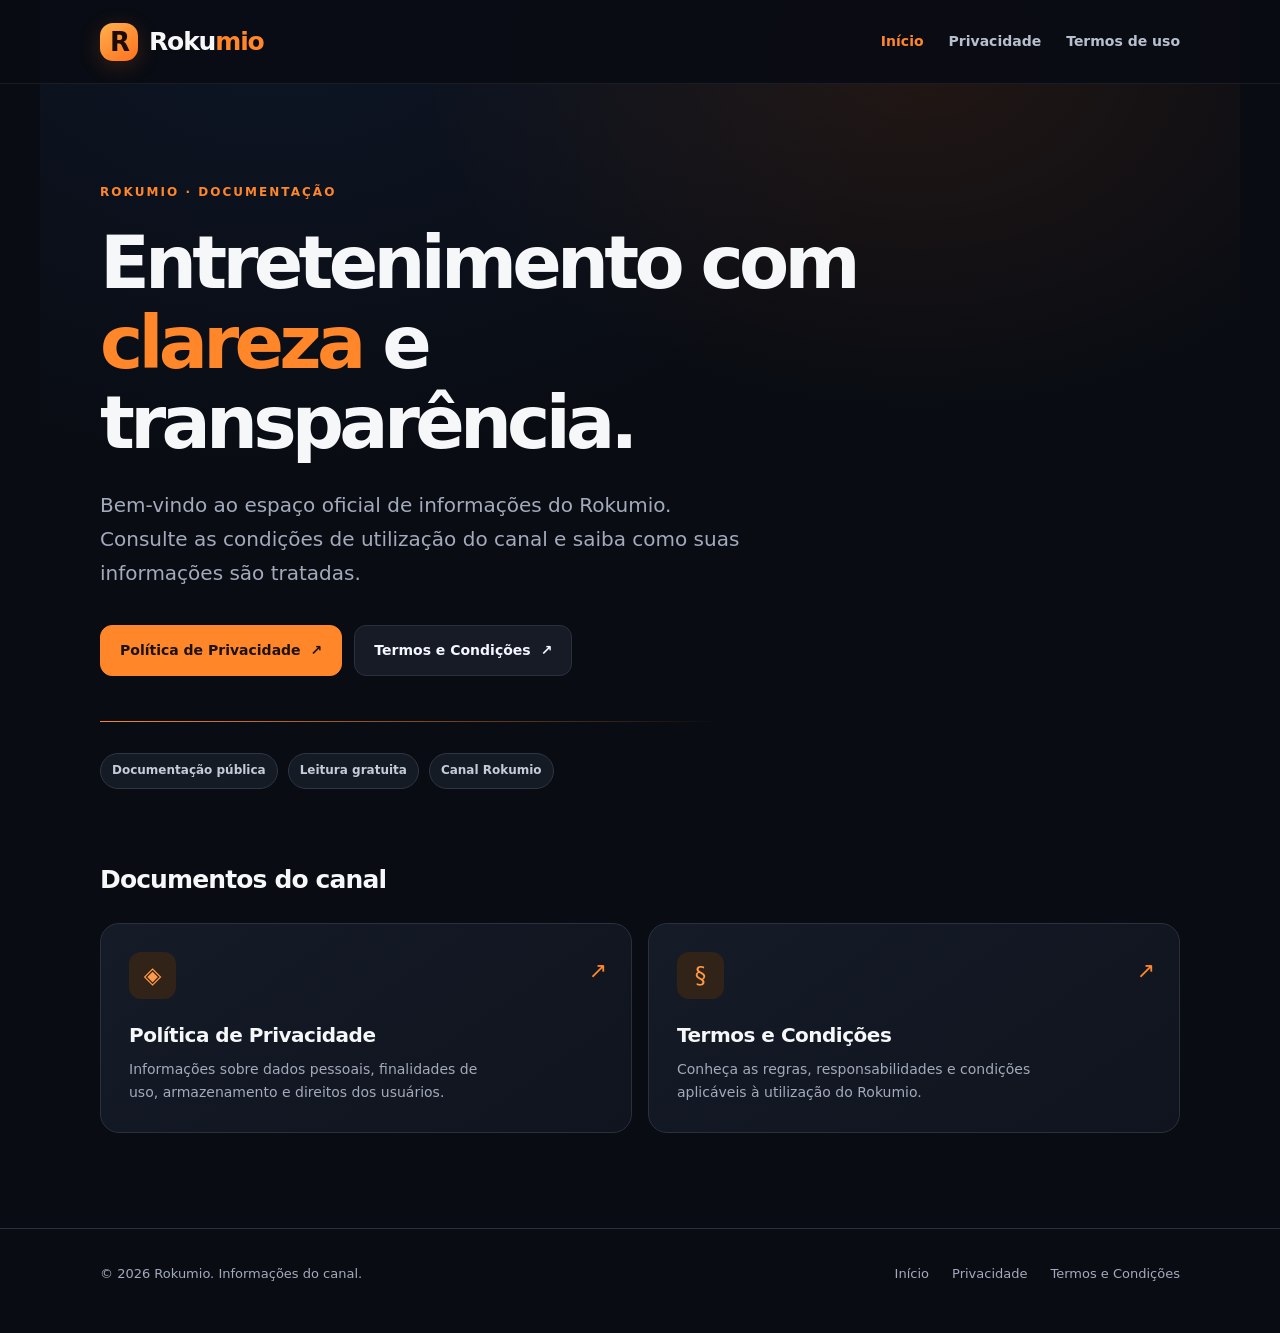
==== index.html @ 44e7b5d3 "Add Rokumio documentation website and legal page templates" ====
<!DOCTYPE html>
<html lang="pt-BR">
<head>
  <meta charset="UTF-8"><meta name="viewport" content="width=device-width, initial-scale=1">
  <meta name="theme-color" content="#090c13"><meta name="description" content="Rokumio: informações oficiais, política de privacidade e termos e condições do canal.">
  <title>Rokumio | Documentação oficial</title>
  <link rel="icon" type="image/svg+xml" href="/assets/favicon.svg"><link rel="stylesheet" href="/assets/style.css">
</head>
<body>
<header class="header"><div class="shell header-inner">
  <a href="/" class="logo" aria-label="Rokumio, página inicial"><span class="symbol" aria-hidden="true">R</span><span>Roku<em>mio</em></span></a>
  <nav aria-label="Navegação principal"><a href="/" aria-current="page">Início</a><a href="/privacidade/">Privacidade</a><a href="/termos/">Termos de uso</a></nav>
</div></header>
<main class="shell">
  <div class="hero"><p class="eyebrow">Rokumio · Documentação</p><h1>Entretenimento com <span class="small-accent">clareza</span> e transparência.</h1>
  <p class="lede">Bem-vindo ao espaço oficial de informações do Rokumio. Consulte as condições de utilização do canal e saiba como suas informações são tratadas.</p>
  <div class="hero-actions"><a class="btn primary" href="/privacidade/">Política de Privacidade <span aria-hidden="true">↗</span></a><a class="btn secondary" href="/termos/">Termos e Condições <span aria-hidden="true">↗</span></a></div>
  <div class="hero-mark" aria-hidden="true"></div><div class="mini-summary"><span class="chip">Documentação pública</span><span class="chip">Leitura gratuita</span><span class="chip">Canal Rokumio</span></div></div>
  <h2 class="section-heading">Documentos do canal</h2>
  <div class="cards"><a class="card" href="/privacidade/"><span class="card-icon" aria-hidden="true">◈</span><span class="card-arrow" aria-hidden="true">↗</span><strong>Política de Privacidade</strong><p>Informações sobre dados pessoais, finalidades de uso, armazenamento e direitos dos usuários.</p></a>
  <a class="card" href="/termos/"><span class="card-icon" aria-hidden="true">§</span><span class="card-arrow" aria-hidden="true">↗</span><strong>Termos e Condições</strong><p>Conheça as regras, responsabilidades e condições aplicáveis à utilização do Rokumio.</p></a></div>
</main>
<footer class="footer"><div class="shell footer-inner"><span>© 2026 Rokumio. Informações do canal.</span><div class="footer-links"><a href="/">Início</a><a href="/privacidade/">Privacidade</a><a href="/termos/">Termos e Condições</a></div></div></footer>
</body></html>
---- assets/style.css ----
:root{color-scheme:dark;--bg:#090c13;--surface:#10151f;--surface2:#151b27;--line:#29303e;--text:#f6f7f9;--muted:#a2aabb;--orange:#ff8629;--orange-light:#ffb26f;--max:1080px}*{box-sizing:border-box}html{scroll-behavior:smooth}body{margin:0;font-family:Inter,ui-sans-serif,system-ui,-apple-system,"Segoe UI",Roboto,"Helvetica Neue",Arial,sans-serif;color:var(--text);background:var(--bg);line-height:1.65;-webkit-font-smoothing:antialiased}body:before{content:"";position:absolute;z-index:-1;left:50%;top:0;transform:translateX(-50%);width:min(1200px,100%);height:690px;pointer-events:none;background:radial-gradient(ellipse at 73% 8%,rgba(255,122,32,.10),transparent 40%),radial-gradient(ellipse at 20% 0%,rgba(37,70,126,.17),transparent 48%)}a{color:inherit;text-decoration:none}a:hover{color:var(--orange-light)}.shell{width:min(calc(100% - 44px),var(--max));margin-inline:auto}.header{border-bottom:1px solid rgba(255,255,255,.07);background:rgba(9,12,19,.91)}.header-inner{display:flex;align-items:center;justify-content:space-between;gap:25px;min-height:83px}.logo{display:inline-flex;align-items:center;gap:11px;font-size:25px;font-weight:820;letter-spacing:-1.15px;white-space:nowrap}.logo span:last-child>em{font-style:normal;color:var(--orange)}.symbol{display:grid;place-items:center;background:linear-gradient(145deg,#ffb04e,#ff711d);border-radius:13px;color:#1b0d04;width:38px;height:38px;font-size:26px;font-weight:900;letter-spacing:-2px;line-height:1;box-shadow:0 5px 22px rgba(255,118,24,.19)}nav{display:flex;gap:25px;align-items:center;font-size:14px;font-weight:600;color:#b8c0d0}nav a[aria-current="page"]{color:var(--orange)}nav a:focus-visible,.btn:focus-visible,a:focus-visible{outline:2px solid var(--orange);outline-offset:5px;border-radius:4px}.hero{padding:99px 0 70px;max-width:790px}.eyebrow{text-transform:uppercase;color:var(--orange);font-weight:800;letter-spacing:.17em;font-size:12px;margin:0 0 20px}.hero h1{font-size:clamp(43px,6.7vw,73px);line-height:1.1;font-weight:850;letter-spacing:-.065em;margin:0 0 24px}.hero p.lede{font-size:clamp(17px,2.1vw,20px);line-height:1.72;max-width:650px;color:var(--muted);margin:0}.hero-actions{display:flex;align-items:center;flex-wrap:wrap;gap:12px;margin-top:34px}.btn{border:1px solid var(--line);display:inline-flex;align-items:center;justify-content:center;gap:10px;padding:13px 19px;border-radius:12px;font-weight:720;font-size:14px;min-height:48px;transition:.15s ease}.btn.primary{background:var(--orange);border-color:var(--orange);color:#1d130c}.btn.primary:hover{background:#ffa355}.btn.secondary{background:#161b26;color:#f5f7ff}.btn.secondary:hover{background:#212838}.section-line{border:0;border-top:1px solid var(--line);margin:0}.section-heading{margin:0 0 23px;font-size:25px;letter-spacing:-.035em}.cards{display:grid;grid-template-columns:repeat(2,minmax(0,1fr));gap:16px;padding-bottom:95px}.card{display:block;position:relative;padding:28px;background:linear-gradient(145deg,#151b27,#0f141e);border:1px solid var(--line);border-radius:19px;min-height:206px;transition:transform .16s,border-color .16s}.card:hover{transform:translateY(-3px);border-color:#89552e;color:var(--text)}.card-icon{display:grid;place-items:center;width:47px;height:47px;border-radius:12px;background:#322319;color:#ff9b47;font-size:23px;margin-bottom:20px}.card strong{display:block;font-size:20px;letter-spacing:-.025em;margin-bottom:6px}.card p{font-size:14px;color:var(--muted);margin:0;max-width:370px}.card-arrow{position:absolute;right:24px;top:29px;font-size:22px;color:var(--orange)}.footer{border-top:1px solid var(--line);padding:34px 0 48px;color:var(--muted);font-size:13px}.footer-inner{display:flex;align-items:center;justify-content:space-between;gap:20px;flex-wrap:wrap}.footer-links{display:flex;gap:23px;flex-wrap:wrap}.small-accent{color:var(--orange)}.doc-hero{padding:73px 0 33px;max-width:780px}.doc-hero h1{font-size:clamp(36px,5.8vw,57px);line-height:1.13;letter-spacing:-.058em;margin:0 0 14px}.doc-hero .lede{font-size:17px;color:var(--muted);margin:0 0 21px}.metadata{display:flex;flex-wrap:wrap;gap:8px 20px;color:#98a0b0;font-size:13px}.doc-layout{display:grid;grid-template-columns:238px minmax(0,1fr);gap:55px;padding:22px 0 105px;align-items:start}.sidebar{position:sticky;top:26px;border:1px solid var(--line);border-radius:16px;background:var(--surface);padding:18px}.sidebar span{display:block;font-size:12px;text-transform:uppercase;font-weight:800;letter-spacing:.12em;color:var(--muted);margin:0 0 9px}.sidebar a{display:block;font-size:13px;line-height:1.35;padding:10px 9px;border-radius:8px;color:#abb3c2}.sidebar a:hover{background:#1c2432;color:var(--orange-light)}article{min-width:0;font-size:15.5px;color:#cad0db}article section{scroll-margin-top:25px;padding:0 0 24px;margin-bottom:30px;border-bottom:1px solid #232936}article section:last-child{border-bottom:none}article h2{color:var(--text);font-size:23px;line-height:1.3;letter-spacing:-.028em;margin:3px 0 14px}article h3{color:#f1f3f7;margin:23px 0 8px;font-size:16px}article p{margin:0 0 16px}article ul{padding-left:22px;margin:0 0 16px}article li{padding-left:2px;margin:0 0 10px}article a{color:var(--orange-light);text-decoration:underline;text-decoration-color:#72543d;text-underline-offset:4px}.notice{padding:16px 18px;background:#231c17;border:1px solid #81502a;border-radius:12px;margin:0 0 30px;color:#f3d6c0;font-size:14px}.notice strong{color:#ffad65}.placeholder{background:#382516;border-radius:5px;color:#ffbd82;padding:1px 5px;overflow-wrap:anywhere;font-weight:750}.tagline{color:var(--muted);font-size:13px}.contact{border:1px solid var(--line);border-radius:13px;background:var(--surface);padding:20px;margin-top:16px}.contact .contact-label{display:block;text-transform:uppercase;color:#a1a9b9;letter-spacing:.1em;font-size:12px;font-weight:700;margin-bottom:7px}.contact .contact-value{font-weight:700;font-size:17px;overflow-wrap:anywhere}.hero-mark{height:1px;width:min(620px,100%);background:linear-gradient(90deg,var(--orange),rgba(255,137,45,0));margin-top:45px}.mini-summary{display:flex;flex-wrap:wrap;gap:10px;margin:31px 0 0}.chip{border:1px solid #303643;background:#151b25;padding:7px 11px;border-radius:100px;color:#c5ccd9;font-size:12px;font-weight:600}@media(max-width:720px){.shell{width:min(calc(100% - 32px),var(--max))}.header-inner{min-height:75px;align-items:flex-start;flex-direction:column;padding:16px 0;gap:13px}nav{gap:17px;font-size:13px;flex-wrap:wrap}.hero{padding:69px 0 51px}.hero h1{letter-spacing:-.055em}.cards{grid-template-columns:1fr;padding-bottom:70px}.card{min-height:180px}.doc-hero{padding:58px 0 25px}.doc-layout{grid-template-columns:1fr;gap:14px;padding-bottom:65px}.sidebar{position:static;display:none}.footer-inner{align-items:flex-start}.footer-links{gap:12px 20px}article section{scroll-margin-top:18px}}
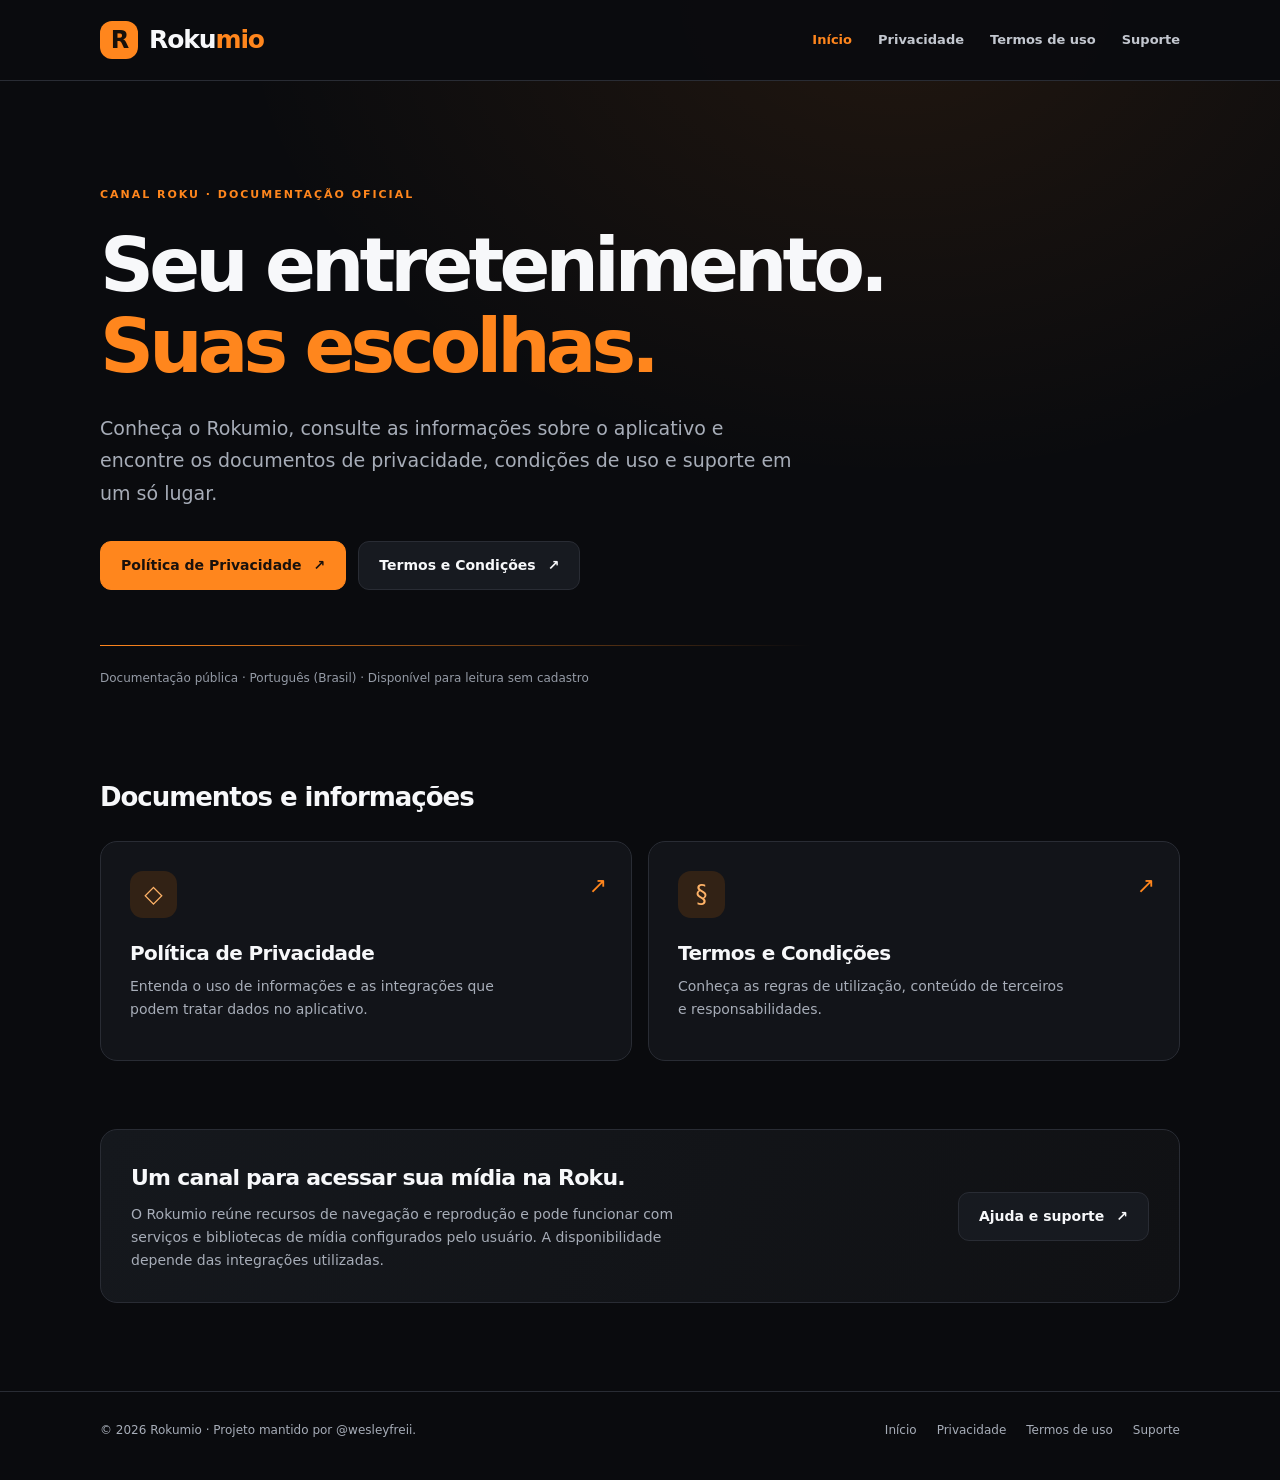
==== commit 7bb11883: "Polish Rokumio site, fix CSS paths and update documentation" ====
--- a/index.html
+++ b/index.html
@@ -1,24 +1,41 @@
-<!DOCTYPE html>
+<!doctype html>
 <html lang="pt-BR">
 <head>
-  <meta charset="UTF-8"><meta name="viewport" content="width=device-width, initial-scale=1">
-  <meta name="theme-color" content="#090c13"><meta name="description" content="Rokumio: informações oficiais, política de privacidade e termos e condições do canal.">
-  <title>Rokumio | Documentação oficial</title>
-  <link rel="icon" type="image/svg+xml" href="/assets/favicon.svg"><link rel="stylesheet" href="/assets/style.css">
+<meta charset="utf-8"><meta name="viewport" content="width=device-width,initial-scale=1">
+<meta name="theme-color" content="#0a0b0e"><meta name="color-scheme" content="dark">
+<meta name="description" content="Site oficial do Rokumio: Política de Privacidade, Termos e Condições e suporte.">
+<title>Documentação oficial | Rokumio</title>
+<link rel="icon" type="image/svg+xml" href="./assets/favicon.svg">
+<link rel="stylesheet" href="./assets/style.css">
 </head>
 <body>
 <header class="header"><div class="shell header-inner">
-  <a href="/" class="logo" aria-label="Rokumio, página inicial"><span class="symbol" aria-hidden="true">R</span><span>Roku<em>mio</em></span></a>
-  <nav aria-label="Navegação principal"><a href="/" aria-current="page">Início</a><a href="/privacidade/">Privacidade</a><a href="/termos/">Termos de uso</a></nav>
+<a class="logo" href="./" aria-label="Rokumio — página inicial"><span class="symbol" aria-hidden="true">R</span><span>Roku<em>mio</em></span></a>
+<nav aria-label="Navegação principal"><a href="./" aria-current="page">Início</a><a href="./privacidade/">Privacidade</a><a href="./termos/">Termos de uso</a><a href="./suporte/">Suporte</a></nav>
 </div></header>
-<main class="shell">
-  <div class="hero"><p class="eyebrow">Rokumio · Documentação</p><h1>Entretenimento com <span class="small-accent">clareza</span> e transparência.</h1>
-  <p class="lede">Bem-vindo ao espaço oficial de informações do Rokumio. Consulte as condições de utilização do canal e saiba como suas informações são tratadas.</p>
-  <div class="hero-actions"><a class="btn primary" href="/privacidade/">Política de Privacidade <span aria-hidden="true">↗</span></a><a class="btn secondary" href="/termos/">Termos e Condições <span aria-hidden="true">↗</span></a></div>
-  <div class="hero-mark" aria-hidden="true"></div><div class="mini-summary"><span class="chip">Documentação pública</span><span class="chip">Leitura gratuita</span><span class="chip">Canal Rokumio</span></div></div>
-  <h2 class="section-heading">Documentos do canal</h2>
-  <div class="cards"><a class="card" href="/privacidade/"><span class="card-icon" aria-hidden="true">◈</span><span class="card-arrow" aria-hidden="true">↗</span><strong>Política de Privacidade</strong><p>Informações sobre dados pessoais, finalidades de uso, armazenamento e direitos dos usuários.</p></a>
-  <a class="card" href="/termos/"><span class="card-icon" aria-hidden="true">§</span><span class="card-arrow" aria-hidden="true">↗</span><strong>Termos e Condições</strong><p>Conheça as regras, responsabilidades e condições aplicáveis à utilização do Rokumio.</p></a></div>
-</main>
-<footer class="footer"><div class="shell footer-inner"><span>© 2026 Rokumio. Informações do canal.</span><div class="footer-links"><a href="/">Início</a><a href="/privacidade/">Privacidade</a><a href="/termos/">Termos e Condições</a></div></div></footer>
+<main class="shell"><section class="hero" aria-labelledby="titulo">
+<p class="eyebrow">Canal Roku · Documentação oficial</p>
+<h1 id="titulo">Seu entretenimento.<br><span class="accent">Suas escolhas.</span></h1>
+<p class="lede">Conheça o Rokumio, consulte as informações sobre o aplicativo e encontre os documentos de privacidade, condições de uso e suporte em um só lugar.</p>
+<div class="hero-actions">
+<a class="btn primary" href="./privacidade/">Política de Privacidade <span aria-hidden="true">↗</span></a>
+<a class="btn secondary" href="./termos/">Termos e Condições <span aria-hidden="true">↗</span></a>
+</div>
+<div class="hero-rule"></div>
+<p class="micro">Documentação pública · Português (Brasil) · Disponível para leitura sem cadastro</p>
+</section>
+<section class="home-section" aria-labelledby="documentos">
+<h2 id="documentos" class="section-heading">Documentos e informações</h2>
+<div class="cards">
+<a class="card" href="./privacidade/"><span class="card-icon" aria-hidden="true">◇</span><span class="card-arrow" aria-hidden="true">↗</span><strong>Política de Privacidade</strong><p>Entenda o uso de informações e as integrações que podem tratar dados no aplicativo.</p></a>
+<a class="card" href="./termos/"><span class="card-icon" aria-hidden="true">§</span><span class="card-arrow" aria-hidden="true">↗</span><strong>Termos e Condições</strong><p>Conheça as regras de utilização, conteúdo de terceiros e responsabilidades.</p></a>
+</div></section>
+<section class="home-bottom" aria-labelledby="sobre"><div>
+<h2 id="sobre">Um canal para acessar sua mídia na Roku.</h2>
+<p>O Rokumio reúne recursos de navegação e reprodução e pode funcionar com serviços e bibliotecas de mídia configurados pelo usuário. A disponibilidade depende das integrações utilizadas.</p>
+</div><a class="btn secondary" href="./suporte/">Ajuda e suporte <span aria-hidden="true">↗</span></a></section></main>
+<footer class="footer"><div class="shell footer-inner">
+<span>© 2026 Rokumio · Projeto mantido por <a href="https://github.com/wesleyfreii" rel="noopener noreferrer">@wesleyfreii</a>.</span>
+<div class="footer-links"><a href="./">Início</a><a href="./privacidade/">Privacidade</a><a href="./termos/">Termos de uso</a><a href="./suporte/">Suporte</a></div>
+</div></footer>
 </body></html>
--- a/assets/style.css
+++ b/assets/style.css
@@ -1 +1,93 @@
-:root{color-scheme:dark;--bg:#090c13;--surface:#10151f;--surface2:#151b27;--line:#29303e;--text:#f6f7f9;--muted:#a2aabb;--orange:#ff8629;--orange-light:#ffb26f;--max:1080px}*{box-sizing:border-box}html{scroll-behavior:smooth}body{margin:0;font-family:Inter,ui-sans-serif,system-ui,-apple-system,"Segoe UI",Roboto,"Helvetica Neue",Arial,sans-serif;color:var(--text);background:var(--bg);line-height:1.65;-webkit-font-smoothing:antialiased}body:before{content:"";position:absolute;z-index:-1;left:50%;top:0;transform:translateX(-50%);width:min(1200px,100%);height:690px;pointer-events:none;background:radial-gradient(ellipse at 73% 8%,rgba(255,122,32,.10),transparent 40%),radial-gradient(ellipse at 20% 0%,rgba(37,70,126,.17),transparent 48%)}a{color:inherit;text-decoration:none}a:hover{color:var(--orange-light)}.shell{width:min(calc(100% - 44px),var(--max));margin-inline:auto}.header{border-bottom:1px solid rgba(255,255,255,.07);background:rgba(9,12,19,.91)}.header-inner{display:flex;align-items:center;justify-content:space-between;gap:25px;min-height:83px}.logo{display:inline-flex;align-items:center;gap:11px;font-size:25px;font-weight:820;letter-spacing:-1.15px;white-space:nowrap}.logo span:last-child>em{font-style:normal;color:var(--orange)}.symbol{display:grid;place-items:center;background:linear-gradient(145deg,#ffb04e,#ff711d);border-radius:13px;color:#1b0d04;width:38px;height:38px;font-size:26px;font-weight:900;letter-spacing:-2px;line-height:1;box-shadow:0 5px 22px rgba(255,118,24,.19)}nav{display:flex;gap:25px;align-items:center;font-size:14px;font-weight:600;color:#b8c0d0}nav a[aria-current="page"]{color:var(--orange)}nav a:focus-visible,.btn:focus-visible,a:focus-visible{outline:2px solid var(--orange);outline-offset:5px;border-radius:4px}.hero{padding:99px 0 70px;max-width:790px}.eyebrow{text-transform:uppercase;color:var(--orange);font-weight:800;letter-spacing:.17em;font-size:12px;margin:0 0 20px}.hero h1{font-size:clamp(43px,6.7vw,73px);line-height:1.1;font-weight:850;letter-spacing:-.065em;margin:0 0 24px}.hero p.lede{font-size:clamp(17px,2.1vw,20px);line-height:1.72;max-width:650px;color:var(--muted);margin:0}.hero-actions{display:flex;align-items:center;flex-wrap:wrap;gap:12px;margin-top:34px}.btn{border:1px solid var(--line);display:inline-flex;align-items:center;justify-content:center;gap:10px;padding:13px 19px;border-radius:12px;font-weight:720;font-size:14px;min-height:48px;transition:.15s ease}.btn.primary{background:var(--orange);border-color:var(--orange);color:#1d130c}.btn.primary:hover{background:#ffa355}.btn.secondary{background:#161b26;color:#f5f7ff}.btn.secondary:hover{background:#212838}.section-line{border:0;border-top:1px solid var(--line);margin:0}.section-heading{margin:0 0 23px;font-size:25px;letter-spacing:-.035em}.cards{display:grid;grid-template-columns:repeat(2,minmax(0,1fr));gap:16px;padding-bottom:95px}.card{display:block;position:relative;padding:28px;background:linear-gradient(145deg,#151b27,#0f141e);border:1px solid var(--line);border-radius:19px;min-height:206px;transition:transform .16s,border-color .16s}.card:hover{transform:translateY(-3px);border-color:#89552e;color:var(--text)}.card-icon{display:grid;place-items:center;width:47px;height:47px;border-radius:12px;background:#322319;color:#ff9b47;font-size:23px;margin-bottom:20px}.card strong{display:block;font-size:20px;letter-spacing:-.025em;margin-bottom:6px}.card p{font-size:14px;color:var(--muted);margin:0;max-width:370px}.card-arrow{position:absolute;right:24px;top:29px;font-size:22px;color:var(--orange)}.footer{border-top:1px solid var(--line);padding:34px 0 48px;color:var(--muted);font-size:13px}.footer-inner{display:flex;align-items:center;justify-content:space-between;gap:20px;flex-wrap:wrap}.footer-links{display:flex;gap:23px;flex-wrap:wrap}.small-accent{color:var(--orange)}.doc-hero{padding:73px 0 33px;max-width:780px}.doc-hero h1{font-size:clamp(36px,5.8vw,57px);line-height:1.13;letter-spacing:-.058em;margin:0 0 14px}.doc-hero .lede{font-size:17px;color:var(--muted);margin:0 0 21px}.metadata{display:flex;flex-wrap:wrap;gap:8px 20px;color:#98a0b0;font-size:13px}.doc-layout{display:grid;grid-template-columns:238px minmax(0,1fr);gap:55px;padding:22px 0 105px;align-items:start}.sidebar{position:sticky;top:26px;border:1px solid var(--line);border-radius:16px;background:var(--surface);padding:18px}.sidebar span{display:block;font-size:12px;text-transform:uppercase;font-weight:800;letter-spacing:.12em;color:var(--muted);margin:0 0 9px}.sidebar a{display:block;font-size:13px;line-height:1.35;padding:10px 9px;border-radius:8px;color:#abb3c2}.sidebar a:hover{background:#1c2432;color:var(--orange-light)}article{min-width:0;font-size:15.5px;color:#cad0db}article section{scroll-margin-top:25px;padding:0 0 24px;margin-bottom:30px;border-bottom:1px solid #232936}article section:last-child{border-bottom:none}article h2{color:var(--text);font-size:23px;line-height:1.3;letter-spacing:-.028em;margin:3px 0 14px}article h3{color:#f1f3f7;margin:23px 0 8px;font-size:16px}article p{margin:0 0 16px}article ul{padding-left:22px;margin:0 0 16px}article li{padding-left:2px;margin:0 0 10px}article a{color:var(--orange-light);text-decoration:underline;text-decoration-color:#72543d;text-underline-offset:4px}.notice{padding:16px 18px;background:#231c17;border:1px solid #81502a;border-radius:12px;margin:0 0 30px;color:#f3d6c0;font-size:14px}.notice strong{color:#ffad65}.placeholder{background:#382516;border-radius:5px;color:#ffbd82;padding:1px 5px;overflow-wrap:anywhere;font-weight:750}.tagline{color:var(--muted);font-size:13px}.contact{border:1px solid var(--line);border-radius:13px;background:var(--surface);padding:20px;margin-top:16px}.contact .contact-label{display:block;text-transform:uppercase;color:#a1a9b9;letter-spacing:.1em;font-size:12px;font-weight:700;margin-bottom:7px}.contact .contact-value{font-weight:700;font-size:17px;overflow-wrap:anywhere}.hero-mark{height:1px;width:min(620px,100%);background:linear-gradient(90deg,var(--orange),rgba(255,137,45,0));margin-top:45px}.mini-summary{display:flex;flex-wrap:wrap;gap:10px;margin:31px 0 0}.chip{border:1px solid #303643;background:#151b25;padding:7px 11px;border-radius:100px;color:#c5ccd9;font-size:12px;font-weight:600}@media(max-width:720px){.shell{width:min(calc(100% - 32px),var(--max))}.header-inner{min-height:75px;align-items:flex-start;flex-direction:column;padding:16px 0;gap:13px}nav{gap:17px;font-size:13px;flex-wrap:wrap}.hero{padding:69px 0 51px}.hero h1{letter-spacing:-.055em}.cards{grid-template-columns:1fr;padding-bottom:70px}.card{min-height:180px}.doc-hero{padding:58px 0 25px}.doc-layout{grid-template-columns:1fr;gap:14px;padding-bottom:65px}.sidebar{position:static;display:none}.footer-inner{align-items:flex-start}.footer-links{gap:12px 20px}article section{scroll-margin-top:18px}}
+/* Rokumio | Minimal responsive brand system */
+:root{
+  color-scheme:dark;
+  --bg:#0a0b0e;--panel:#121419;--panel2:#171a20;--line:#292c34;
+  --text:#f7f8fa;--muted:#a7adb8;--accent:#ff861d;--accent2:#ffb368;
+  --max:1080px;
+}
+*{box-sizing:border-box}
+html{scroll-behavior:smooth}
+body{margin:0;min-height:100vh;font-family:Inter,ui-sans-serif,system-ui,-apple-system,"Segoe UI",Arial,sans-serif;background:var(--bg);color:var(--text);line-height:1.65;-webkit-font-smoothing:antialiased}
+body:before{content:"";z-index:-1;pointer-events:none;position:absolute;top:0;left:0;width:100%;height:650px;background:radial-gradient(ellipse at 70% 0%,rgba(255,134,29,.095),transparent 52%)}
+a{color:inherit;text-decoration:none}
+a:hover{color:var(--accent2)}
+a:focus-visible{outline:2px solid var(--accent);outline-offset:4px;border-radius:4px}
+.shell{width:min(calc(100% - 44px),var(--max));margin-inline:auto}
+.header{border-bottom:1px solid var(--line);background:rgba(10,11,14,.94)}
+.header-inner{min-height:80px;display:flex;justify-content:space-between;align-items:center;gap:20px}
+.logo{display:inline-flex;align-items:center;gap:11px;font-size:25px;font-weight:850;letter-spacing:-1.1px;white-space:nowrap;line-height:1.2}
+.logo em{font-style:normal;color:var(--accent)}
+.symbol{background:var(--accent);color:#18100a;width:38px;height:38px;display:grid;place-items:center;border-radius:12px;font-weight:900;font-size:24px;letter-spacing:-2px}
+nav{display:flex;align-items:center;gap:26px;flex-wrap:wrap;color:#c3c7cf;font-size:13px;font-weight:650}
+nav a[aria-current="page"]{color:var(--accent)}
+.hero{position:relative;padding:105px 0 75px;max-width:900px}
+.eyebrow{text-transform:uppercase;letter-spacing:.18em;color:var(--accent);font-size:11px;font-weight:850;margin:0 0 21px}
+.hero h1{font-size:clamp(42px,6.4vw,75px);line-height:1.08;letter-spacing:-.065em;margin:0 0 25px;font-weight:860;max-width:900px}
+.accent{color:var(--accent)}
+.lede{max-width:700px;color:var(--muted);font-size:clamp(16px,2vw,19px);line-height:1.7;margin:0}
+.hero-actions{display:flex;flex-wrap:wrap;gap:12px;margin-top:32px}
+.btn{min-height:49px;display:inline-flex;align-items:center;justify-content:center;gap:12px;border-radius:11px;padding:12px 20px;font-size:14px;font-weight:750;border:1px solid var(--line);transition:background .18s,transform .18s}
+.btn:hover{transform:translateY(-2px)}
+.btn.primary{background:var(--accent);border-color:var(--accent);color:#1a110c}
+.btn.primary:hover{background:var(--accent2);color:#1a110c}
+.btn.secondary{background:var(--panel2);color:var(--text)}
+.btn.secondary:hover{background:#23262d;color:#fff}
+.hero-rule{height:1px;max-width:710px;background:linear-gradient(90deg,var(--accent),transparent);margin:55px 0 23px}
+.micro{font-size:12px;color:#959ba6}
+.section-heading{margin:0 0 22px;font-size:26px;letter-spacing:-.04em}
+.cards{display:grid;grid-template-columns:repeat(2,minmax(0,1fr));gap:16px}
+.card{min-height:220px;position:relative;display:block;padding:29px;border:1px solid var(--line);border-radius:17px;background:var(--panel);transition:border-color .18s,transform .18s}
+.card:hover{transform:translateY(-3px);border-color:#84532b;color:var(--text)}
+.card-icon{display:grid;place-items:center;width:47px;height:47px;background:#322215;color:var(--accent2);font-size:24px;border-radius:13px;margin-bottom:19px}
+.card strong{display:block;font-size:20px;letter-spacing:-.03em;margin-bottom:5px}
+.card p{font-size:14px;color:var(--muted);margin:0;max-width:390px}
+.card-arrow{position:absolute;right:24px;top:26px;color:var(--accent);font-size:22px}
+.home-section{padding:0 0 68px}
+.home-bottom{margin-bottom:88px;padding:30px;border:1px solid var(--line);border-radius:17px;background:linear-gradient(110deg,#15181d,#101114);display:flex;justify-content:space-between;align-items:center;gap:20px}
+.home-bottom h2{font-size:22px;letter-spacing:-.035em;margin:0 0 7px}
+.home-bottom p{color:var(--muted);font-size:14px;margin:0;max-width:580px}
+.footer{border-top:1px solid var(--line);padding:29px 0 39px;color:var(--muted);font-size:12px}
+.footer-inner{display:flex;align-items:center;justify-content:space-between;gap:22px;flex-wrap:wrap}
+.footer-links{display:flex;gap:20px;flex-wrap:wrap}
+.doc-hero{padding:70px 0 35px;max-width:880px}
+.doc-hero h1{font-size:clamp(40px,5.4vw,60px);line-height:1.12;letter-spacing:-.06em;margin:0 0 15px}
+.doc-hero .lede{font-size:17px}
+.metadata{display:flex;flex-wrap:wrap;gap:8px 20px;color:#89919e;font-size:12px;margin-top:17px}
+.doc-layout{display:grid;grid-template-columns:230px minmax(0,1fr);gap:55px;align-items:start;padding:25px 0 100px}
+.sidebar{position:sticky;top:25px;background:var(--panel);border:1px solid var(--line);border-radius:15px;padding:19px}
+.sidebar span{display:block;text-transform:uppercase;font-size:11px;letter-spacing:.14em;color:var(--muted);font-weight:800;margin-bottom:10px}
+.sidebar a{display:block;font-size:13px;color:#c0c6d0;padding:10px 9px;border-radius:8px;line-height:1.4}
+.sidebar a:hover{background:#22262c;color:var(--accent2)}
+article{font-size:15.5px;color:#c8ced8;min-width:0}
+article section{scroll-margin-top:30px;border-bottom:1px solid var(--line);padding:0 0 22px;margin-bottom:28px}
+article section:last-child{border:0;margin:0}
+article h2{color:var(--text);font-size:23px;letter-spacing:-.03em;line-height:1.25;margin:4px 0 13px}
+article p{margin:0 0 15px}
+article ul{padding-left:21px}
+article li{margin-bottom:10px}
+article a{color:var(--accent2);text-decoration:underline;text-underline-offset:4px;text-decoration-color:#7d583c}
+.note{background:#201a15;border:1px solid #714725;border-radius:13px;padding:16px 19px;color:#f0d6bf;font-size:14px;margin:0 0 30px}
+.note strong{color:var(--accent2)}
+.contact{margin:18px 0;padding:20px;background:var(--panel);border:1px solid var(--line);border-radius:12px}
+.contact small{display:block;color:var(--muted);font-size:12px;text-transform:uppercase;letter-spacing:.1em;font-weight:750;margin-bottom:6px}
+.contact a{font-size:17px;font-weight:780;overflow-wrap:anywhere}
+.support-grid{display:grid;grid-template-columns:repeat(2,minmax(0,1fr));gap:15px;margin:5px 0 35px}
+.support-tile{background:var(--panel);border:1px solid var(--line);border-radius:15px;padding:24px}
+.support-tile h2{font-size:18px;margin:0 0 7px}
+.support-tile p{font-size:14px;color:var(--muted);margin:0 0 13px}
+.support-tile a{color:var(--accent2);font-weight:700;font-size:13px}
+@media(max-width:740px){
+ .shell{width:min(calc(100% - 32px),var(--max))}
+ .header-inner{min-height:75px;flex-direction:column;align-items:flex-start;justify-content:center;padding:16px 0;gap:14px}
+ nav{gap:14px 19px;font-size:12px}
+ .hero{padding:73px 0 55px}
+ .hero h1{letter-spacing:-.055em}
+ .cards,.support-grid{grid-template-columns:1fr}
+ .card{min-height:185px}
+ .home-bottom{flex-direction:column;align-items:flex-start;padding:24px;margin-bottom:64px}
+ .doc-hero{padding:55px 0 25px}
+ .doc-layout{display:block;padding:20px 0 65px}
+ .sidebar{position:static;margin-bottom:30px}
+ article section{scroll-margin-top:20px}
+}
+@media(prefers-reduced-motion:reduce){html{scroll-behavior:auto}.btn,.card{transition:none}}
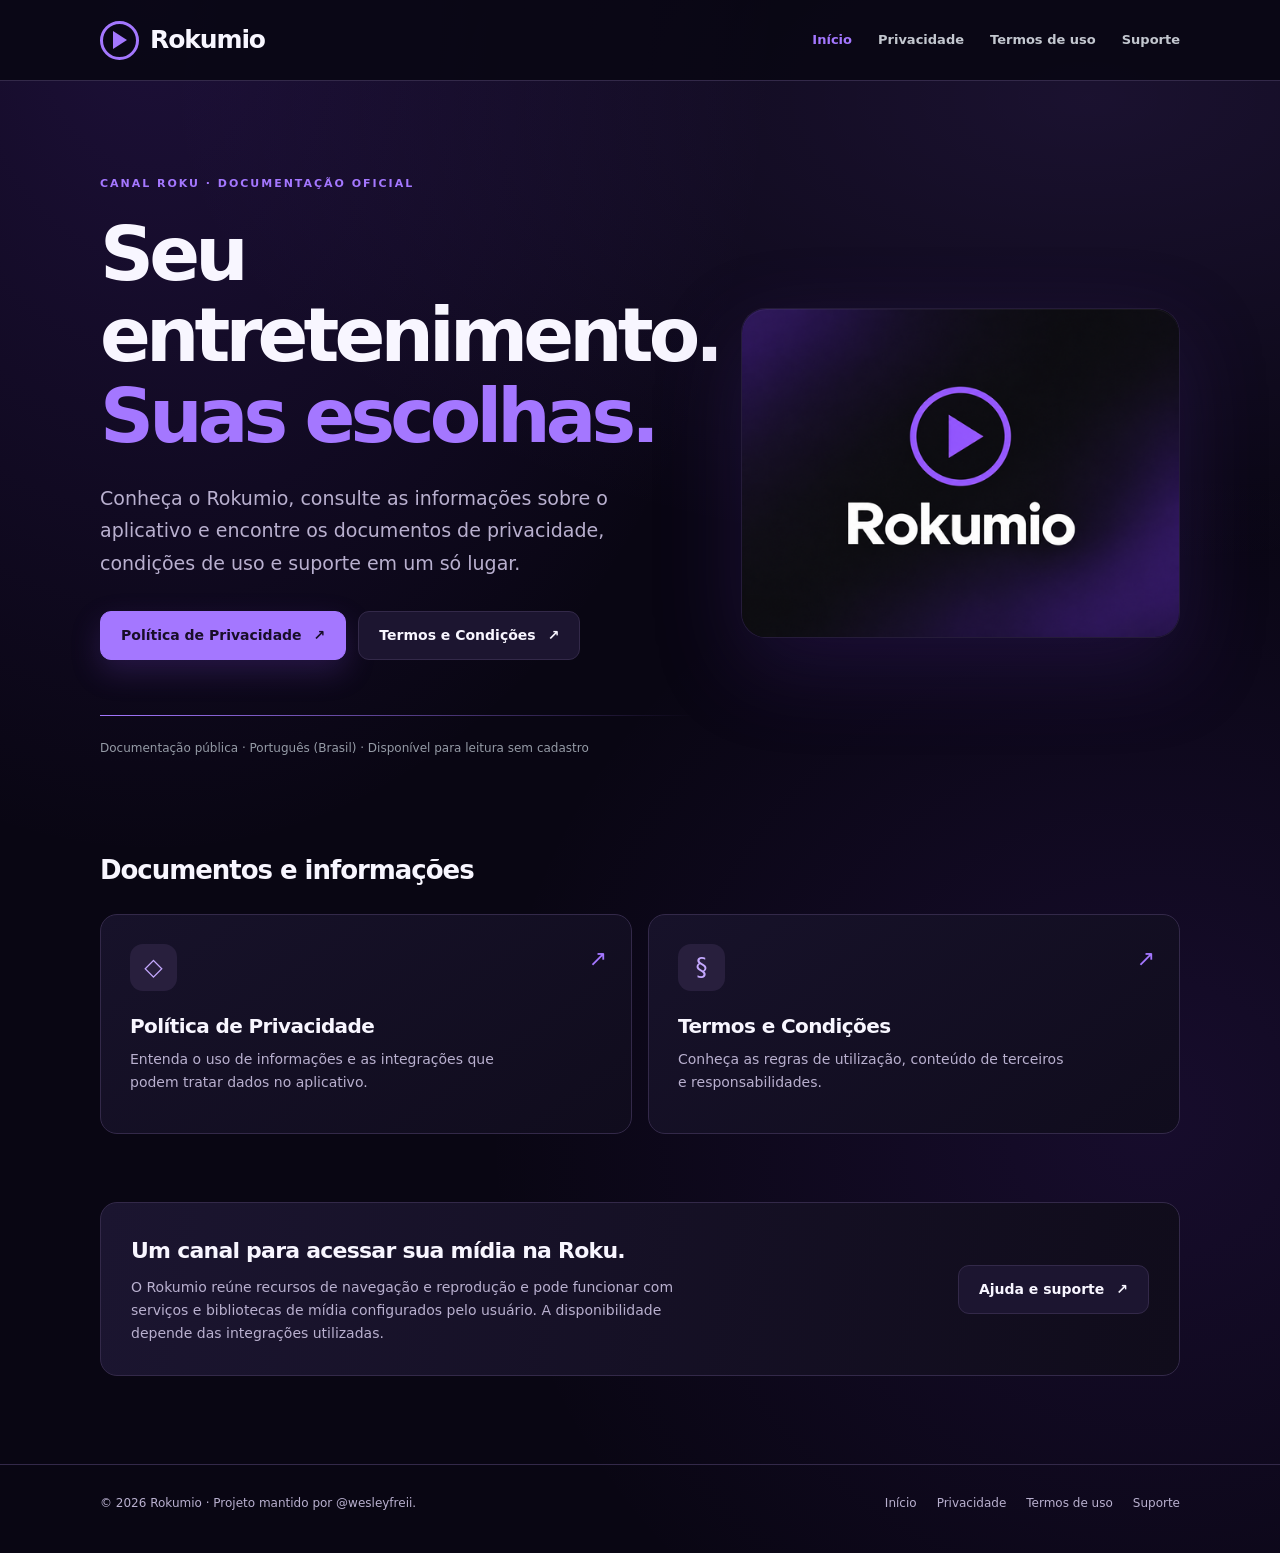
==== commit cd495de1: "Update Rokumio branding to purple with official logo" ====
--- a/index.html
+++ b/index.html
@@ -2,7 +2,7 @@
 <html lang="pt-BR">
 <head>
 <meta charset="utf-8"><meta name="viewport" content="width=device-width,initial-scale=1">
-<meta name="theme-color" content="#0a0b0e"><meta name="color-scheme" content="dark">
+<meta name="theme-color" content="#090613"><meta name="color-scheme" content="dark">
 <meta name="description" content="Site oficial do Rokumio: Política de Privacidade, Termos e Condições e suporte.">
 <title>Documentação oficial | Rokumio</title>
 <link rel="icon" type="image/svg+xml" href="./assets/favicon.svg">
@@ -13,7 +13,7 @@
 <a class="logo" href="./" aria-label="Rokumio — página inicial"><span class="symbol" aria-hidden="true">R</span><span>Roku<em>mio</em></span></a>
 <nav aria-label="Navegação principal"><a href="./" aria-current="page">Início</a><a href="./privacidade/">Privacidade</a><a href="./termos/">Termos de uso</a><a href="./suporte/">Suporte</a></nav>
 </div></header>
-<main class="shell"><section class="hero" aria-labelledby="titulo">
+<main class="shell"><section class="hero" aria-labelledby="titulo"><div class="hero-layout"><div class="hero-copy">
 <p class="eyebrow">Canal Roku · Documentação oficial</p>
 <h1 id="titulo">Seu entretenimento.<br><span class="accent">Suas escolhas.</span></h1>
 <p class="lede">Conheça o Rokumio, consulte as informações sobre o aplicativo e encontre os documentos de privacidade, condições de uso e suporte em um só lugar.</p>
@@ -23,7 +23,7 @@
 </div>
 <div class="hero-rule"></div>
 <p class="micro">Documentação pública · Português (Brasil) · Disponível para leitura sem cadastro</p>
-</section>
+</div><div class="hero-art"><img src="./assets/rokumio-logo.png" alt="Logo original do Rokumio com ícone de reprodução roxo sobre fundo escuro" width="540" height="405"></div></div></section>
 <section class="home-section" aria-labelledby="documentos">
 <h2 id="documentos" class="section-heading">Documentos e informações</h2>
 <div class="cards">
--- a/assets/style.css
+++ b/assets/style.css
@@ -1,14 +1,14 @@
 /* Rokumio | Minimal responsive brand system */
 :root{
   color-scheme:dark;
-  --bg:#0a0b0e;--panel:#121419;--panel2:#171a20;--line:#292c34;
-  --text:#f7f8fa;--muted:#a7adb8;--accent:#ff861d;--accent2:#ffb368;
+  --bg:#090613;--panel:#141024;--panel2:#1c1530;--line:#332949;
+  --text:#f8f6ff;--muted:#b9b0cf;--accent:#a477ff;--accent2:#c5a9ff;
   --max:1080px;
 }
 *{box-sizing:border-box}
 html{scroll-behavior:smooth}
 body{margin:0;min-height:100vh;font-family:Inter,ui-sans-serif,system-ui,-apple-system,"Segoe UI",Arial,sans-serif;background:var(--bg);color:var(--text);line-height:1.65;-webkit-font-smoothing:antialiased}
-body:before{content:"";z-index:-1;pointer-events:none;position:absolute;top:0;left:0;width:100%;height:650px;background:radial-gradient(ellipse at 70% 0%,rgba(255,134,29,.095),transparent 52%)}
+body:before{content:"";z-index:-1;pointer-events:none;position:absolute;top:0;left:0;width:100%;height:650px;background:radial-gradient(ellipse at 70% 0%,rgba(160,112,255,.14),transparent 52%)}
 a{color:inherit;text-decoration:none}
 a:hover{color:var(--accent2)}
 a:focus-visible{outline:2px solid var(--accent);outline-offset:4px;border-radius:4px}
@@ -17,7 +17,7 @@
 .header-inner{min-height:80px;display:flex;justify-content:space-between;align-items:center;gap:20px}
 .logo{display:inline-flex;align-items:center;gap:11px;font-size:25px;font-weight:850;letter-spacing:-1.1px;white-space:nowrap;line-height:1.2}
 .logo em{font-style:normal;color:var(--accent)}
-.symbol{background:var(--accent);color:#18100a;width:38px;height:38px;display:grid;place-items:center;border-radius:12px;font-weight:900;font-size:24px;letter-spacing:-2px}
+.symbol{background:var(--accent);color:#130d21;width:38px;height:38px;display:grid;place-items:center;border-radius:12px;font-weight:900;font-size:24px;letter-spacing:-2px}
 nav{display:flex;align-items:center;gap:26px;flex-wrap:wrap;color:#c3c7cf;font-size:13px;font-weight:650}
 nav a[aria-current="page"]{color:var(--accent)}
 .hero{position:relative;padding:105px 0 75px;max-width:900px}
@@ -28,22 +28,22 @@
 .hero-actions{display:flex;flex-wrap:wrap;gap:12px;margin-top:32px}
 .btn{min-height:49px;display:inline-flex;align-items:center;justify-content:center;gap:12px;border-radius:11px;padding:12px 20px;font-size:14px;font-weight:750;border:1px solid var(--line);transition:background .18s,transform .18s}
 .btn:hover{transform:translateY(-2px)}
-.btn.primary{background:var(--accent);border-color:var(--accent);color:#1a110c}
-.btn.primary:hover{background:var(--accent2);color:#1a110c}
+.btn.primary{background:var(--accent);border-color:var(--accent);color:#190d27}
+.btn.primary:hover{background:var(--accent2);color:#190d27}
 .btn.secondary{background:var(--panel2);color:var(--text)}
-.btn.secondary:hover{background:#23262d;color:#fff}
+.btn.secondary:hover{background:#2b2240;color:#fff}
 .hero-rule{height:1px;max-width:710px;background:linear-gradient(90deg,var(--accent),transparent);margin:55px 0 23px}
 .micro{font-size:12px;color:#959ba6}
 .section-heading{margin:0 0 22px;font-size:26px;letter-spacing:-.04em}
 .cards{display:grid;grid-template-columns:repeat(2,minmax(0,1fr));gap:16px}
 .card{min-height:220px;position:relative;display:block;padding:29px;border:1px solid var(--line);border-radius:17px;background:var(--panel);transition:border-color .18s,transform .18s}
-.card:hover{transform:translateY(-3px);border-color:#84532b;color:var(--text)}
-.card-icon{display:grid;place-items:center;width:47px;height:47px;background:#322215;color:var(--accent2);font-size:24px;border-radius:13px;margin-bottom:19px}
+.card:hover{transform:translateY(-3px);border-color:#7357a7;color:var(--text)}
+.card-icon{display:grid;place-items:center;width:47px;height:47px;background:#29203d;color:var(--accent2);font-size:24px;border-radius:13px;margin-bottom:19px}
 .card strong{display:block;font-size:20px;letter-spacing:-.03em;margin-bottom:5px}
 .card p{font-size:14px;color:var(--muted);margin:0;max-width:390px}
 .card-arrow{position:absolute;right:24px;top:26px;color:var(--accent);font-size:22px}
 .home-section{padding:0 0 68px}
-.home-bottom{margin-bottom:88px;padding:30px;border:1px solid var(--line);border-radius:17px;background:linear-gradient(110deg,#15181d,#101114);display:flex;justify-content:space-between;align-items:center;gap:20px}
+.home-bottom{margin-bottom:88px;padding:30px;border:1px solid var(--line);border-radius:17px;background:linear-gradient(110deg,#191429,#0e0b18);display:flex;justify-content:space-between;align-items:center;gap:20px}
 .home-bottom h2{font-size:22px;letter-spacing:-.035em;margin:0 0 7px}
 .home-bottom p{color:var(--muted);font-size:14px;margin:0;max-width:580px}
 .footer{border-top:1px solid var(--line);padding:29px 0 39px;color:var(--muted);font-size:12px}
@@ -57,7 +57,7 @@
 .sidebar{position:sticky;top:25px;background:var(--panel);border:1px solid var(--line);border-radius:15px;padding:19px}
 .sidebar span{display:block;text-transform:uppercase;font-size:11px;letter-spacing:.14em;color:var(--muted);font-weight:800;margin-bottom:10px}
 .sidebar a{display:block;font-size:13px;color:#c0c6d0;padding:10px 9px;border-radius:8px;line-height:1.4}
-.sidebar a:hover{background:#22262c;color:var(--accent2)}
+.sidebar a:hover{background:#231c38;color:var(--accent2)}
 article{font-size:15.5px;color:#c8ced8;min-width:0}
 article section{scroll-margin-top:30px;border-bottom:1px solid var(--line);padding:0 0 22px;margin-bottom:28px}
 article section:last-child{border:0;margin:0}
@@ -66,7 +66,7 @@
 article ul{padding-left:21px}
 article li{margin-bottom:10px}
 article a{color:var(--accent2);text-decoration:underline;text-underline-offset:4px;text-decoration-color:#7d583c}
-.note{background:#201a15;border:1px solid #714725;border-radius:13px;padding:16px 19px;color:#f0d6bf;font-size:14px;margin:0 0 30px}
+.note{background:#21172f;border:1px solid #564075;border-radius:13px;padding:16px 19px;color:#e4d9ff;font-size:14px;margin:0 0 30px}
 .note strong{color:var(--accent2)}
 .contact{margin:18px 0;padding:20px;background:var(--panel);border:1px solid var(--line);border-radius:12px}
 .contact small{display:block;color:var(--muted);font-size:12px;text-transform:uppercase;letter-spacing:.1em;font-weight:750;margin-bottom:6px}
@@ -91,3 +91,31 @@
  article section{scroll-margin-top:20px}
 }
 @media(prefers-reduced-motion:reduce){html{scroll-behavior:auto}.btn,.card{transition:none}}
+
+
+/* Rokumio purple identity based on the official poster */
+body{background:radial-gradient(ellipse at 12% 0%,rgba(114,58,216,.19),transparent 39%),radial-gradient(ellipse at 90% 72%,rgba(124,58,228,.12),transparent 41%),var(--bg)}
+body:before{background:radial-gradient(ellipse at 85% 15%,rgba(153,100,255,.12),transparent 60%)}
+.header{background:rgba(9,6,19,.88)}
+.logo{gap:11px}
+.symbol{background:transparent;color:transparent;font-size:0;box-shadow:none;width:39px;height:39px;border:3px solid var(--accent);border-radius:100%;position:relative}
+.symbol:after{content:"";width:0;height:0;border-top:9px solid transparent;border-bottom:9px solid transparent;border-left:14px solid var(--accent);position:absolute;top:50%;left:53%;transform:translate(-50%,-50%)}
+.logo em{color:var(--text)}
+.logo{letter-spacing:-1.1px}
+.hero{max-width:none;padding:94px 0 78px}
+.hero-layout{display:grid;grid-template-columns:minmax(0,1.15fr) minmax(310px,.85fr);align-items:center;gap:48px}
+.hero-copy{min-width:0}
+.hero-art{border:1px solid rgba(183,143,255,.14);border-radius:25px;overflow:hidden;position:relative;background:#0d0918;box-shadow:0 28px 85px rgba(79,38,151,.25);max-width:440px;margin-inline:auto}
+.hero-art img{display:block;width:100%;height:auto}
+.hero-art:after{content:"";position:absolute;inset:0;pointer-events:none;border-radius:inherit;box-shadow:inset 0 1px rgba(255,255,255,.045)}
+.btn.primary{color:#180e28;box-shadow:0 12px 30px rgba(130,77,225,.21)}
+.btn.primary:hover{color:#180e28}
+.card{background:linear-gradient(145deg,#17122a,#100c1d)}
+.card:hover{border-color:#7357a7}
+.card-icon{background:#281f3d}
+.sidebar{background:#151025}
+.home-bottom{background:linear-gradient(100deg,#1b1530,#100c1b)}
+.note{background:#201832}
+.contact{background:#151025}
+@media(max-width:950px){.hero-layout{grid-template-columns:1fr;gap:36px}.hero{padding:65px 0 66px}.hero-art{width:min(100%,440px);margin-inline:0}}
+@media(max-width:740px){.hero{padding:58px 0 55px}.hero-layout{gap:34px}.hero-art{width:min(100%,420px)}}
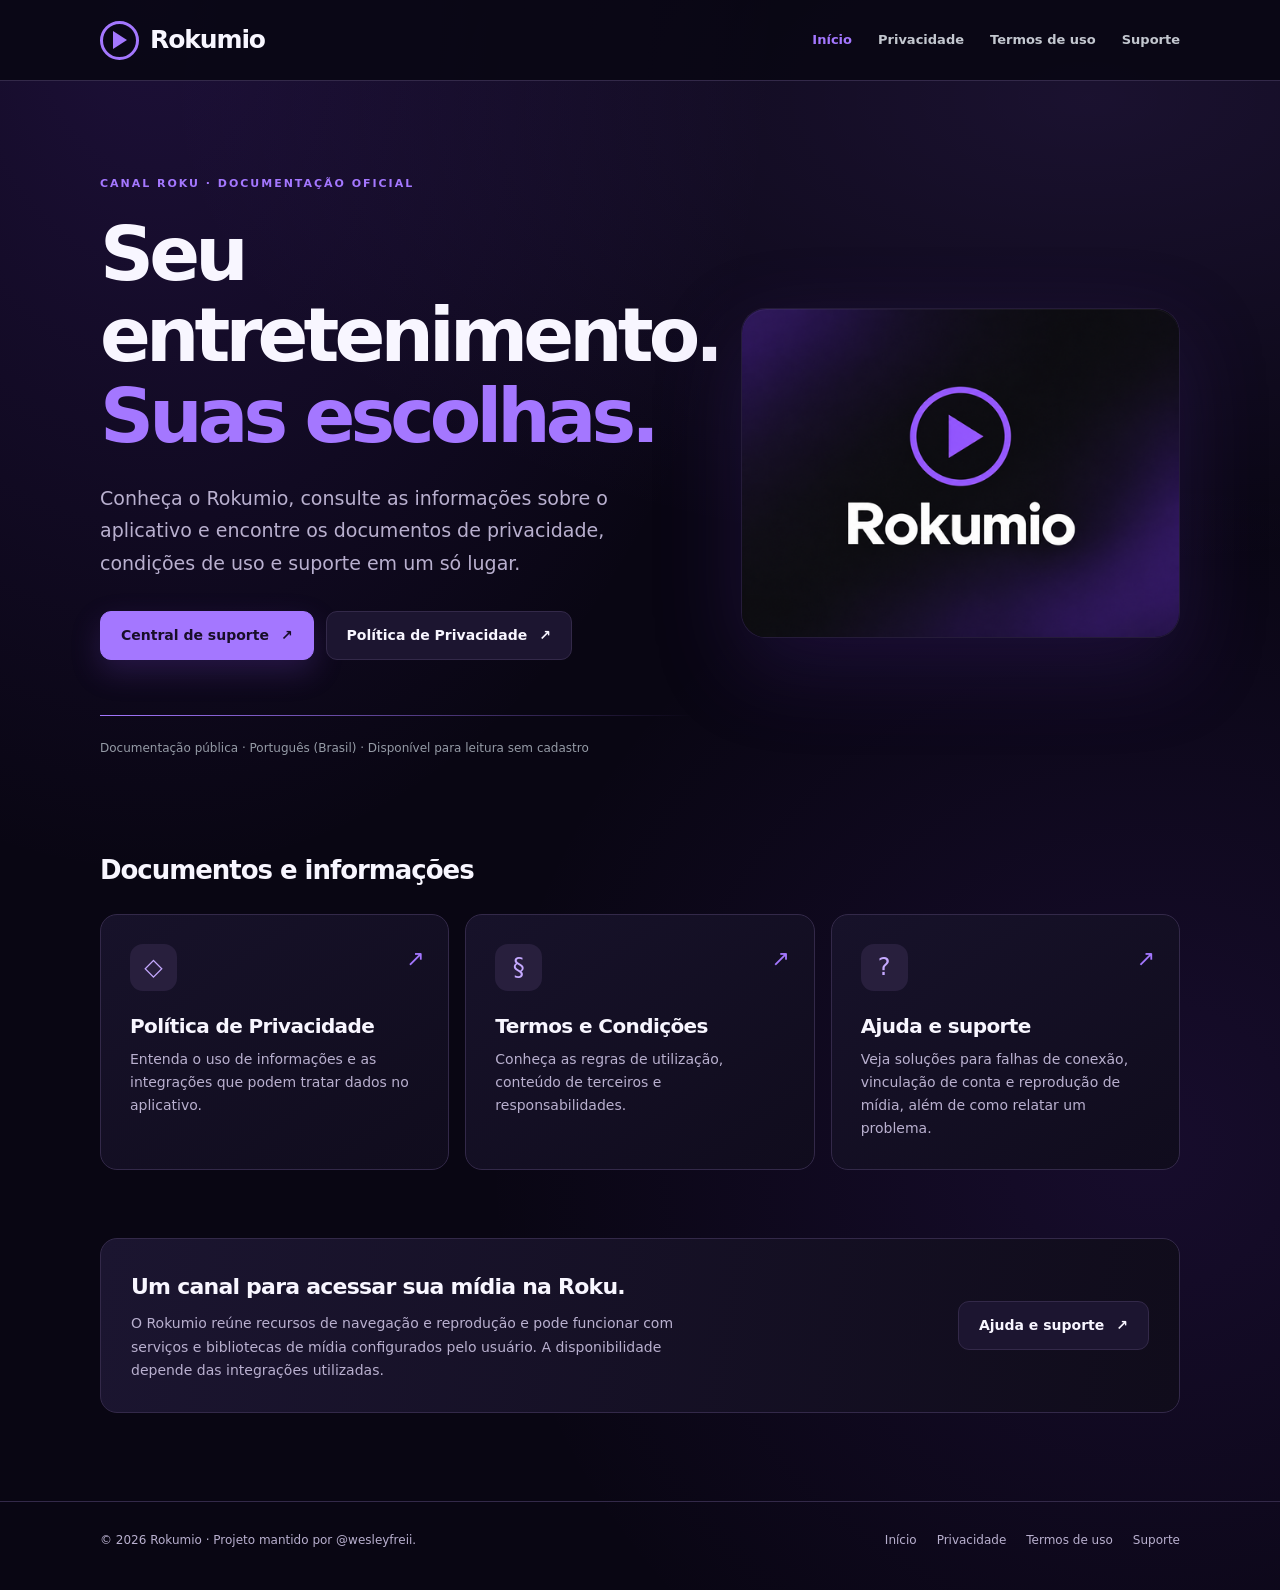
==== commit b99a3dde: "feat(site): melhorar acessibilidade, suporte e validação automática" ====
--- a/index.html
+++ b/index.html
@@ -4,31 +4,36 @@
 <meta charset="utf-8"><meta name="viewport" content="width=device-width,initial-scale=1">
 <meta name="theme-color" content="#090613"><meta name="color-scheme" content="dark">
 <meta name="description" content="Site oficial do Rokumio: Política de Privacidade, Termos e Condições e suporte.">
+<meta property="og:type" content="website">
+<meta property="og:title" content="Rokumio | Informações e suporte">
+<meta property="og:description" content="Conheça o Rokumio, acesse a central de ajuda e consulte as informações oficiais do projeto.">
 <title>Documentação oficial | Rokumio</title>
 <link rel="icon" type="image/svg+xml" href="./assets/favicon.svg">
 <link rel="stylesheet" href="./assets/style.css">
 </head>
 <body>
+<a class="skip-link" href="#conteudo">Pular para o conteúdo principal</a>
 <header class="header"><div class="shell header-inner">
 <a class="logo" href="./" aria-label="Rokumio — página inicial"><span class="symbol" aria-hidden="true">R</span><span>Roku<em>mio</em></span></a>
 <nav aria-label="Navegação principal"><a href="./" aria-current="page">Início</a><a href="./privacidade/">Privacidade</a><a href="./termos/">Termos de uso</a><a href="./suporte/">Suporte</a></nav>
 </div></header>
-<main class="shell"><section class="hero" aria-labelledby="titulo"><div class="hero-layout"><div class="hero-copy">
+<main id="conteudo" class="shell"><section class="hero" aria-labelledby="titulo"><div class="hero-layout"><div class="hero-copy">
 <p class="eyebrow">Canal Roku · Documentação oficial</p>
 <h1 id="titulo">Seu entretenimento.<br><span class="accent">Suas escolhas.</span></h1>
 <p class="lede">Conheça o Rokumio, consulte as informações sobre o aplicativo e encontre os documentos de privacidade, condições de uso e suporte em um só lugar.</p>
 <div class="hero-actions">
-<a class="btn primary" href="./privacidade/">Política de Privacidade <span aria-hidden="true">↗</span></a>
-<a class="btn secondary" href="./termos/">Termos e Condições <span aria-hidden="true">↗</span></a>
+<a class="btn primary" href="./suporte/">Central de suporte <span aria-hidden="true">↗</span></a>
+<a class="btn secondary" href="./privacidade/">Política de Privacidade <span aria-hidden="true">↗</span></a>
 </div>
 <div class="hero-rule"></div>
 <p class="micro">Documentação pública · Português (Brasil) · Disponível para leitura sem cadastro</p>
-</div><div class="hero-art"><img src="./assets/rokumio-logo.png" alt="Logo original do Rokumio com ícone de reprodução roxo sobre fundo escuro" width="540" height="405"></div></div></section>
+</div><div class="hero-art"><img src="./assets/rokumio-logo.png" alt="Logo original do Rokumio com ícone de reprodução roxo sobre fundo escuro" width="540" height="405" decoding="async" fetchpriority="high"></div></div></section>
 <section class="home-section" aria-labelledby="documentos">
 <h2 id="documentos" class="section-heading">Documentos e informações</h2>
 <div class="cards">
 <a class="card" href="./privacidade/"><span class="card-icon" aria-hidden="true">◇</span><span class="card-arrow" aria-hidden="true">↗</span><strong>Política de Privacidade</strong><p>Entenda o uso de informações e as integrações que podem tratar dados no aplicativo.</p></a>
 <a class="card" href="./termos/"><span class="card-icon" aria-hidden="true">§</span><span class="card-arrow" aria-hidden="true">↗</span><strong>Termos e Condições</strong><p>Conheça as regras de utilização, conteúdo de terceiros e responsabilidades.</p></a>
+<a class="card" href="./suporte/"><span class="card-icon" aria-hidden="true">?</span><span class="card-arrow" aria-hidden="true">↗</span><strong>Ajuda e suporte</strong><p>Veja soluções para falhas de conexão, vinculação de conta e reprodução de mídia, além de como relatar um problema.</p></a>
 </div></section>
 <section class="home-bottom" aria-labelledby="sobre"><div>
 <h2 id="sobre">Um canal para acessar sua mídia na Roku.</h2>
--- a/assets/style.css
+++ b/assets/style.css
@@ -119,3 +119,30 @@
 .contact{background:#151025}
 @media(max-width:950px){.hero-layout{grid-template-columns:1fr;gap:36px}.hero{padding:65px 0 66px}.hero-art{width:min(100%,440px);margin-inline:0}}
 @media(max-width:740px){.hero{padding:58px 0 55px}.hero-layout{gap:34px}.hero-art{width:min(100%,420px)}}
+
+/* Acessibilidade e componentes da central de ajuda */
+.skip-link{position:fixed;top:12px;left:12px;z-index:1000;padding:12px 18px;border-radius:10px;background:var(--text);color:var(--bg);font-weight:800;transform:translateY(-180%);transition:transform .15s}
+.skip-link:focus{transform:translateY(0);color:var(--bg)}
+:target{scroll-margin-top:25px}
+.cards{grid-template-columns:repeat(3,minmax(0,1fr))}
+.faq-section{padding:5px 0 60px;max-width:900px}
+.faq-section h2{font-size:clamp(23px,3vw,31px);letter-spacing:-.04em;line-height:1.3;margin:0 0 10px}
+.faq-intro{color:var(--muted);margin:0 0 22px;max-width:760px}
+.faq-list{display:grid;gap:12px}
+.faq-list details{background:var(--panel);border:1px solid var(--line);border-radius:13px;overflow:hidden}
+.faq-list details[open]{border-color:#7658a9}
+.faq-list summary{cursor:pointer;padding:19px 48px 19px 20px;font-weight:750;position:relative;list-style:none}
+.faq-list summary::-webkit-details-marker{display:none}
+.faq-list summary:after{content:"+";position:absolute;right:20px;top:50%;transform:translateY(-50%);color:var(--accent2);font-size:24px;font-weight:400}
+.faq-list details[open] summary:after{content:"−"}
+.faq-list summary:hover{background:#211a36}
+.faq-list summary:focus-visible{outline:2px solid var(--accent);outline-offset:-3px}
+.faq-answer{padding:0 20px 20px;color:var(--muted);font-size:14px}
+.faq-answer ol{padding-left:22px;margin:4px 0 0}
+.faq-answer li{margin-bottom:10px}
+.faq-answer p{margin:4px 0 12px}
+.faq-answer a{color:var(--accent2);text-decoration:underline;text-underline-offset:3px}
+article a{text-decoration-color:var(--accent)}
+@media(max-width:950px){.cards{grid-template-columns:repeat(2,minmax(0,1fr))}}
+@media(max-width:740px){.cards{grid-template-columns:1fr}.faq-section{padding-bottom:40px}.faq-list summary{padding:17px 45px 17px 17px}}
+@media(prefers-reduced-motion:reduce){.skip-link{transition:none}.btn:hover,.card:hover{transform:none}}
